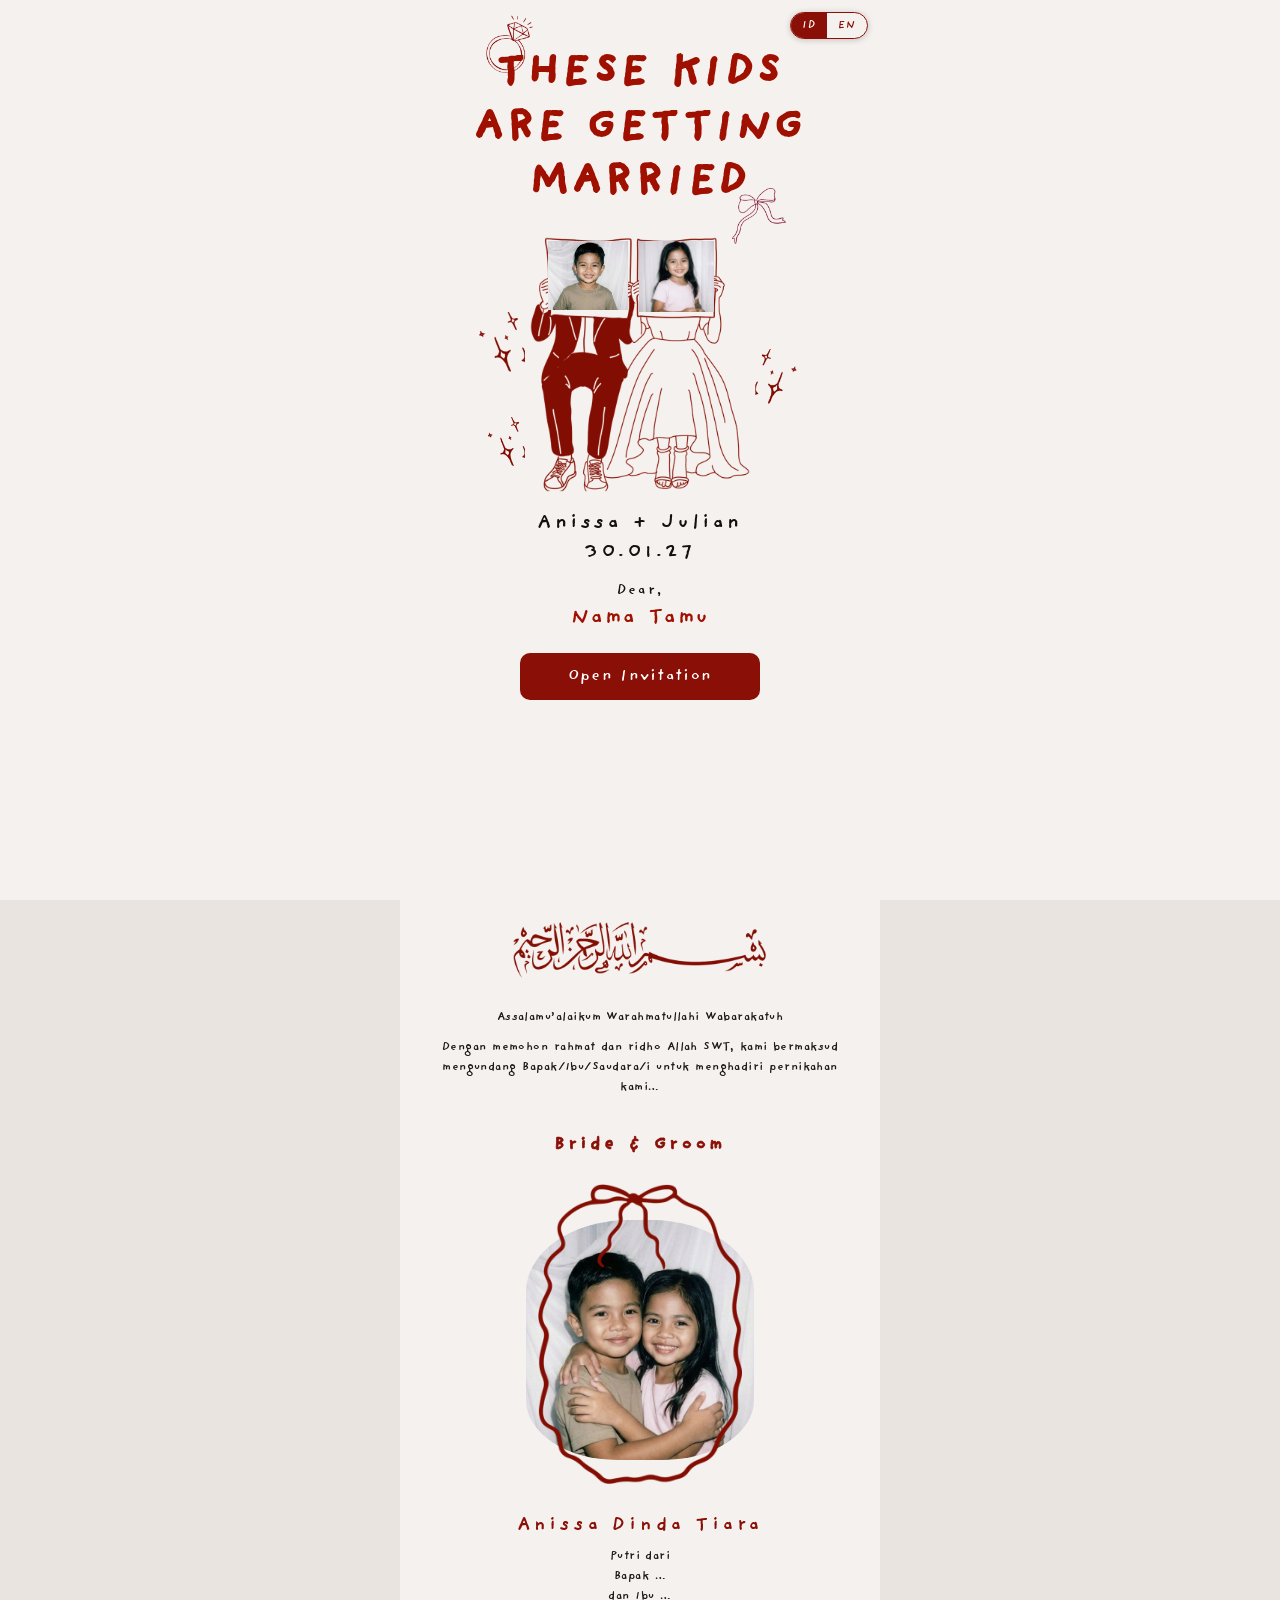
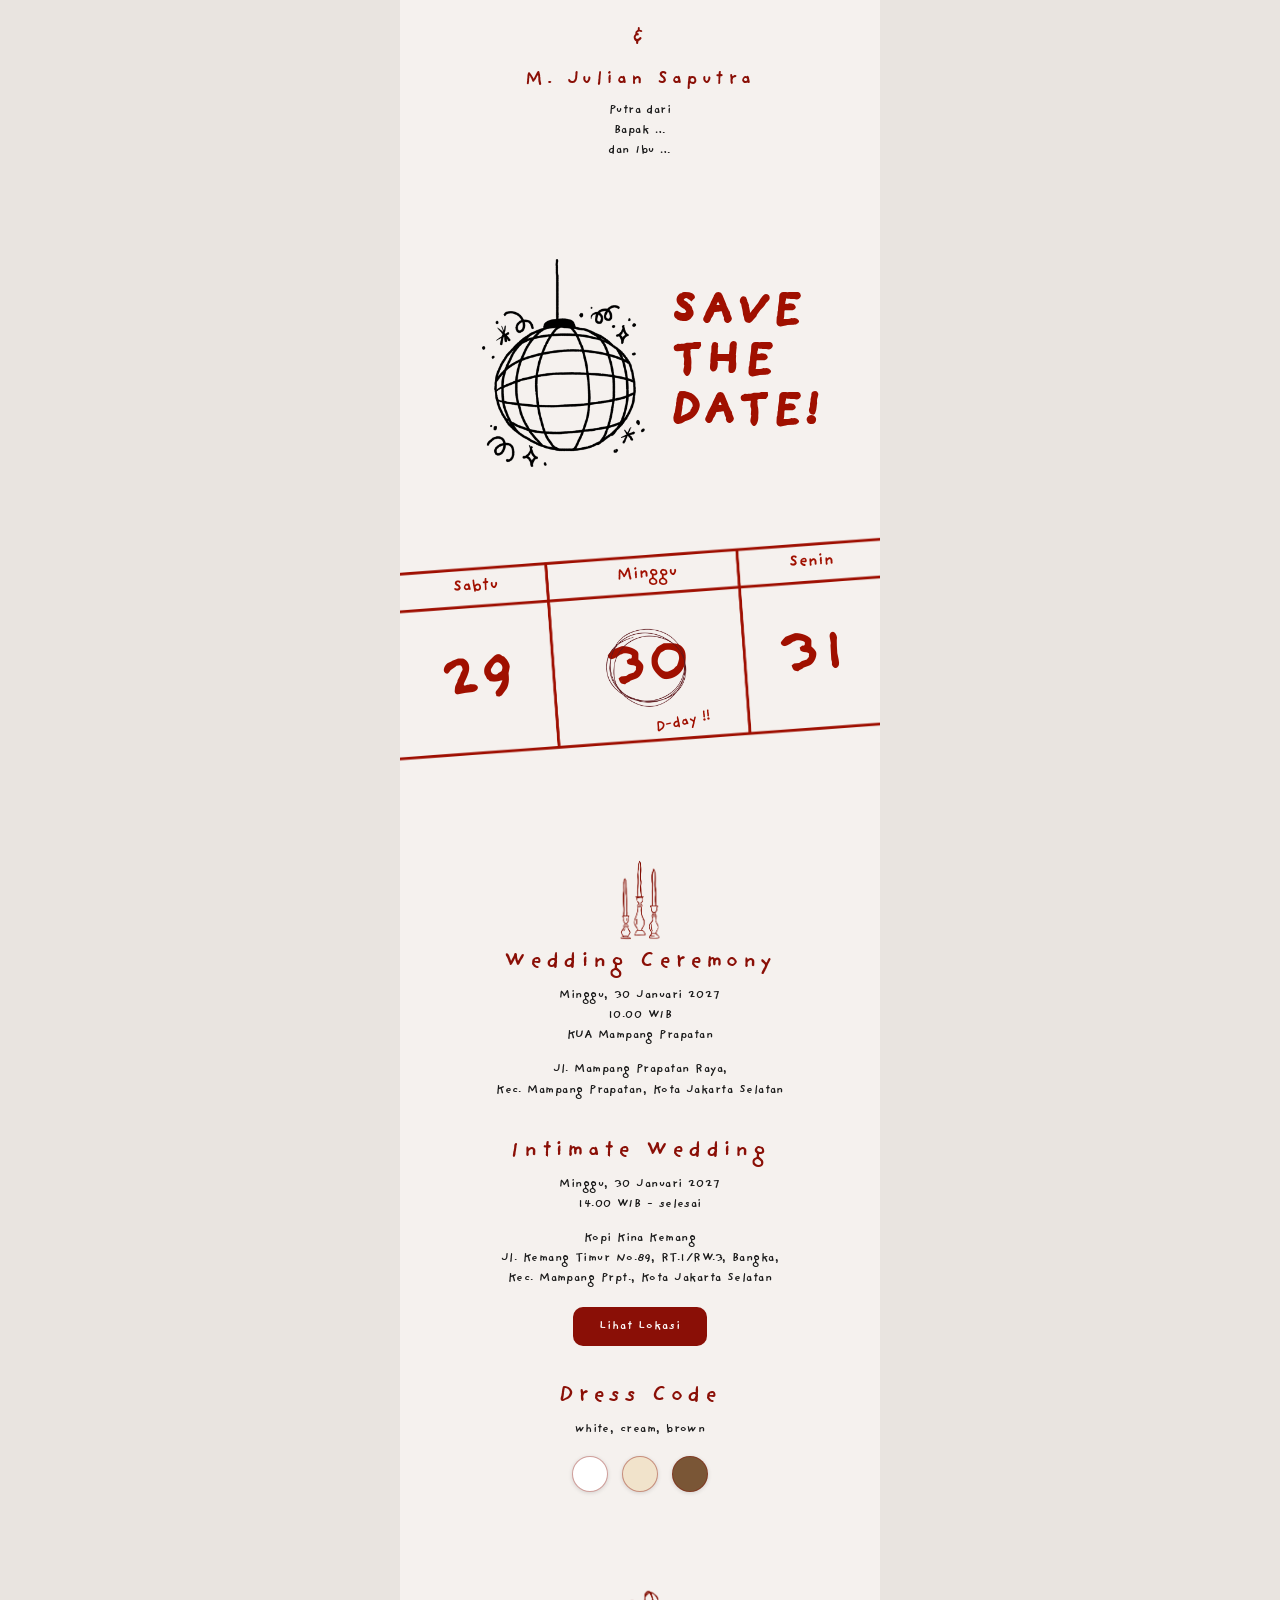
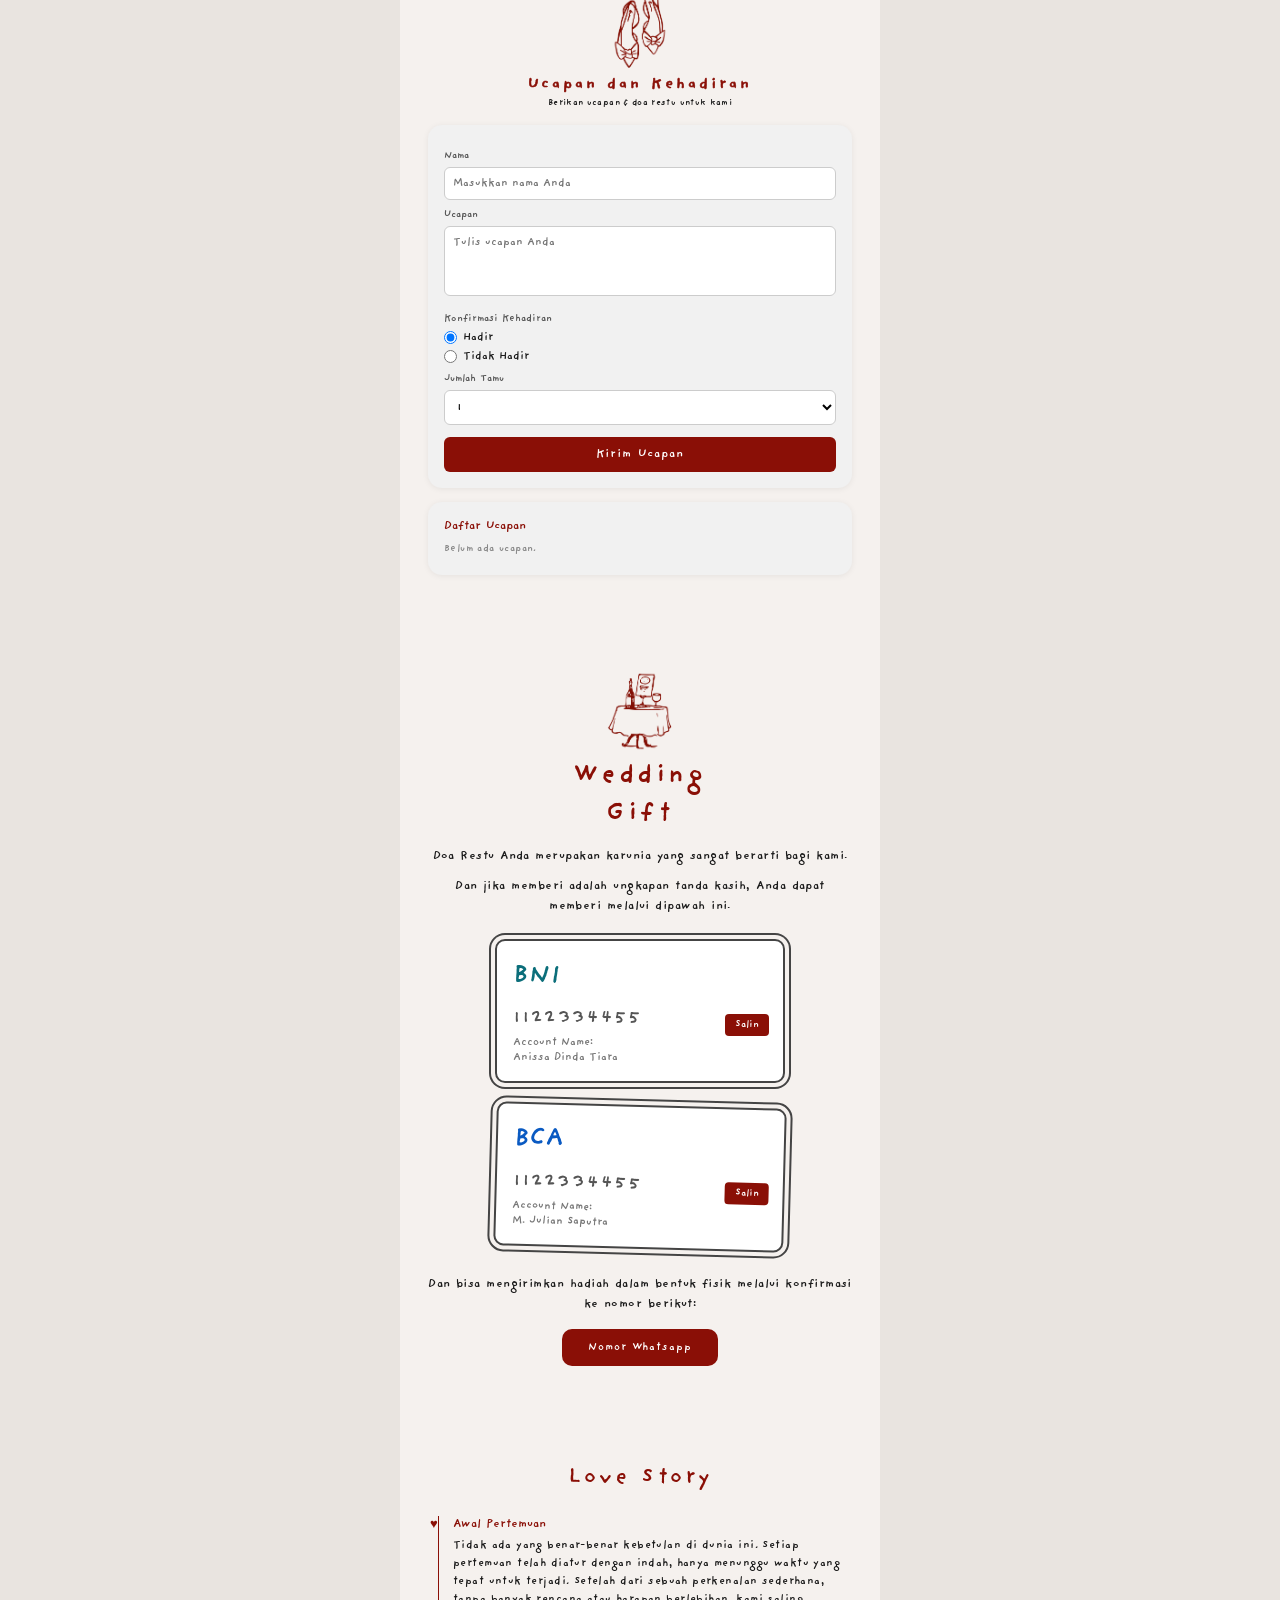
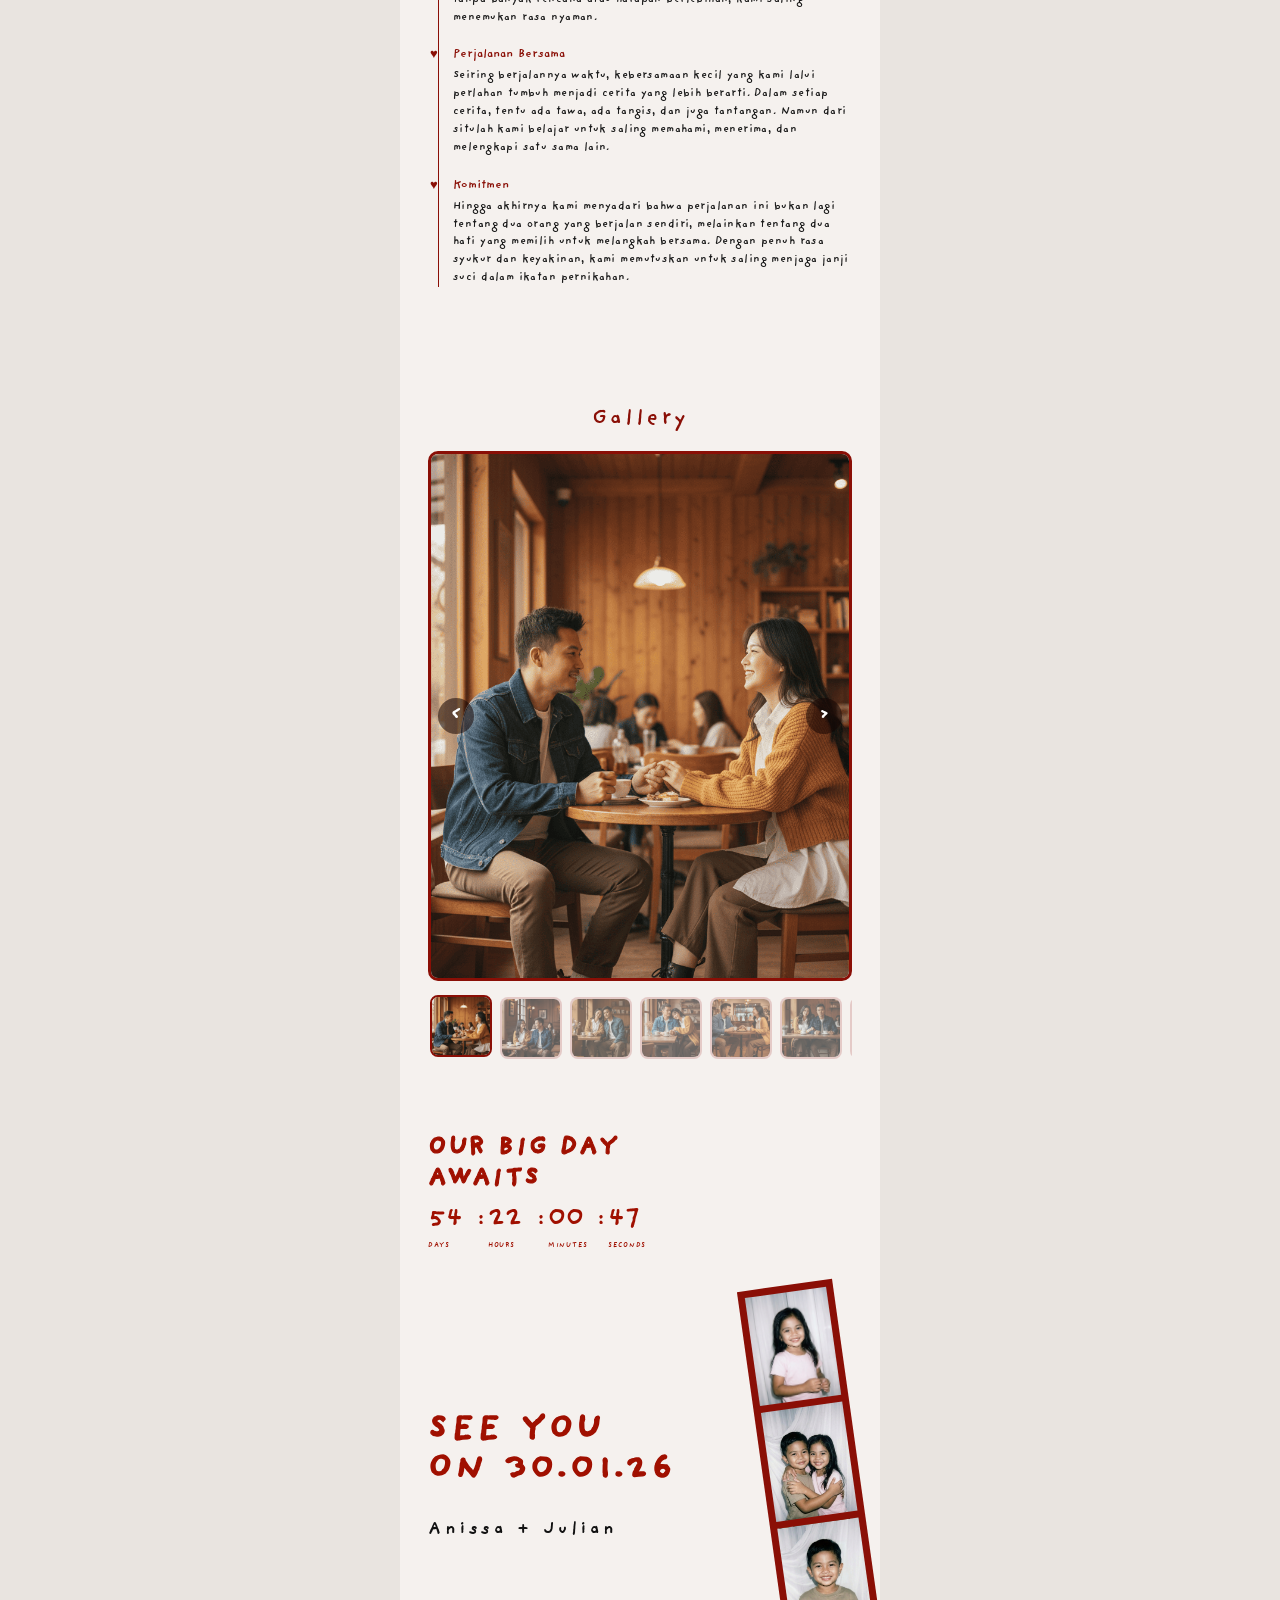
==== anissa-julian/index.html @ 9d9d1240 "Add files via upload" ====
<!DOCTYPE html>
<html lang="id">
<head>
<meta charset="UTF-8">
<meta name="viewport" content="width=device-width, initial-scale=1, viewport-fit=cover">
<title>Nama + Nama | 6.6.26</title>
<style>
@font-face{font-family:'Providence';src:url([data-uri]) format('truetype');font-weight:100 900;font-style:normal;font-display:swap}
:root{--red:#8a0f06;--red2:#a01000;--bg:#f5f1ee;--ink:#1a1a1a}
*{box-sizing:border-box;margin:0;padding:0;font-family:'Providence','Comic Sans MS',cursive;font-synthesis:none}
html{scroll-behavior:smooth}
body{background:#e9e4e0;font-family:'Providence','Comic Sans MS',cursive;font-weight:700;color:var(--ink);overflow-x:hidden}
body.lock{overflow:hidden;height:100vh}
img{display:block;max-width:100%}
.wrap{max-width:480px;margin:0 auto;background:var(--bg);overflow:hidden;position:relative}
section{padding:48px 28px;text-align:center;position:relative}
h1,h2,h3{font-weight:700}
.red{color:var(--red2)}
.big{font-size:44px;line-height:1.15;letter-spacing:.12em;text-transform:uppercase;color:var(--red2)}
.sub{font-size:20px;letter-spacing:.2em;color:var(--red)}
p{font-size:14px;line-height:1.7;letter-spacing:.04em}
.small{font-size:11.5px;line-height:1.75}
.btn{display:inline-block;background:var(--red);color:#fff;border:0;border-radius:10px;padding:11px 26px;font:inherit;font-size:14px;letter-spacing:.08em;text-decoration:none;cursor:pointer}
/* rise animation */
.rise{opacity:0;transform:translateY(50px);transition:opacity .9s ease,transform .9s cubic-bezier(.2,.7,.2,1)}
.rise.in{opacity:1;transform:none}
.d1{transition-delay:.12s}.d2{transition-delay:.24s}.d3{transition-delay:.36s}.d4{transition-delay:.48s}
/* cover */
#cover{position:fixed;top:0;left:0;right:0;height:100vh;height:100dvh;z-index:50;background:var(--bg);display:flex;justify-content:center;transition:transform 1s cubic-bezier(.7,0,.2,1)}
#cover.hide{transform:translateY(-100%)}
#cover .cin{width:100%;max-width:480px;min-height:100%;padding:4vh 22px 4vh;gap:14px;display:flex;flex-direction:column;align-items:center;justify-content:flex-start;text-align:center;position:relative}
#cover h1{font-size:clamp(26px,8.6vw,42px);line-height:1.3;letter-spacing:.08em;color:var(--red2);text-transform:uppercase;position:relative}
#cover .couple{width:min(60%,31vh);margin:0 auto;position:relative}
.ph{position:absolute;background:linear-gradient(#bfe6ff,#eaf8ff 60%);border:2px solid var(--red);overflow:hidden}
.ph:after{content:"";position:absolute;left:-10%;right:-10%;bottom:0;height:32%;background:#86a300;border-radius:60% 40% 0 0/80% 60% 0 0}
#cover .names{font-size:20px;letter-spacing:.18em;line-height:1.45;color:#111}
#cover{overflow-y:auto;-webkit-overflow-scrolling:touch}
.ttl{position:relative;padding:10px 4px}
.ring{position:absolute;left:-2%;top:-34px;width:84px}
.bow{position:absolute;right:7%;bottom:-24px;width:54px}
.st{position:absolute;pointer-events:none}
#cover .ph{border:0;z-index:2}
/* verse / player */
.player{background:#141413;color:#fff;border-radius:16px;padding:10px;display:flex;gap:12px;align-items:center;margin:34px auto 10px;text-align:left;width:100%;max-width:300px;box-shadow:0 4px 14px #0003}
.player .th{width:66px;height:66px;border-radius:11px;position:relative;flex:none;background:linear-gradient(#bfe6ff,#eaf8ff 60%);overflow:hidden}
.player .th:after{content:"";position:absolute;left:0;right:0;bottom:0;height:35%;background:#86a300}
.player .th.has:after{display:none}
.player .ct{flex:1;min-width:0;font-family:system-ui,-apple-system,'Segoe UI',Roboto,Arial,sans-serif;font-weight:400}
.player #ptitle{display:none;font-size:10px;color:#bbb;margin-bottom:4px}
.player #ptitle.err{display:block}
.seek{position:relative;height:14px;cursor:pointer;touch-action:none;margin:2px 0 0}
.seek:before{content:"";position:absolute;left:0;right:0;top:6px;height:3px;background:#fff;border-radius:3px}
.seek i{position:absolute;left:0;top:6px;height:3px;width:0;background:#a01000;border-radius:3px}
.seek u{position:absolute;top:2px;left:0;width:10px;height:10px;margin-left:-5px;border-radius:50%;background:#a01000}
.tm{display:flex;justify-content:space-between;font-size:10px;color:#fff;margin-top:2px}
.ctl{display:flex;justify-content:space-between;align-items:center;margin-top:3px}
.ctl span{display:flex;cursor:pointer;color:#fff;-webkit-tap-highlight-color:transparent}
.ctl svg{width:15px;height:15px;fill:currentColor}
.ctl #pp svg{width:23px;height:23px}
.ctl #pv svg,.ctl #nx svg{width:20px;height:20px}
.ctl #lp{opacity:.55}.ctl #lp.on{opacity:1;color:#ff6a55}
.ctl #sh{opacity:.55;cursor:default}
#pp .i-pause{display:none}#pp.on .i-pause{display:block}#pp.on .i-play{display:none}
.dc{display:flex;justify-content:center;gap:14px;margin-top:16px}
.dc i{width:36px;height:36px;border-radius:50%;border:1.5px solid rgba(138,15,6,.4);box-shadow:0 1px 4px #0002}
/* gallery */
.gmain{position:relative;margin-top:16px}
.gm{display:block;width:100%;aspect-ratio:4/5;border:3px solid var(--red);border-radius:10px;overflow:hidden;background:#fff;padding:0;cursor:pointer}
.gm img,.gm .pl{width:100%;height:100%;object-fit:cover;display:block}
.ga{position:absolute;top:50%;transform:translateY(-50%);width:36px;height:36px;border-radius:50%;border:0;background:rgba(20,5,3,.55);color:#fff;font:inherit;font-size:22px;line-height:1;cursor:pointer;display:flex;align-items:center;justify-content:center;padding:0 0 3px}
.ga.pv{left:10px}.ga.nx{right:10px}
.gt{display:flex;gap:8px;overflow-x:auto;padding:12px 2px 6px;margin-top:4px;scrollbar-width:none;-webkit-overflow-scrolling:touch}
.gt::-webkit-scrollbar{display:none}
.gt .th2{flex:none;width:62px;aspect-ratio:1;border:2px solid rgba(138,15,6,.3);border-radius:8px;overflow:hidden;background:#fff;padding:0;cursor:pointer;opacity:.65;transition:opacity .2s,border-color .2s,transform .2s}
.gt .th2.on{opacity:1;border-color:var(--red);transform:translateY(-2px)}
.gt .th2 img,.gt .th2 .pl{width:100%;height:100%;object-fit:cover;display:block}
/* autoscroll button */
#auto{position:fixed;bottom:18px;right:max(14px,calc(50% - 226px));z-index:60;width:42px;height:42px;border-radius:50%;border:1.5px solid var(--red);background:rgba(245,241,238,.95);color:var(--red);display:none;align-items:center;justify-content:center;cursor:pointer;box-shadow:0 2px 8px #0003;padding:0}
#auto.show{display:flex}
#auto svg{width:22px;height:22px;fill:currentColor}
#auto.on{background:var(--red);color:#fff}#auto.on svg{animation:nudge 1.1s ease-in-out infinite}
@keyframes nudge{0%,100%{transform:translateY(-2px)}50%{transform:translateY(3px)}}
.ctl span{padding:4px}
/* language toggle */
#lang{position:fixed;top:12px;right:max(12px,calc(50% - 228px));z-index:60;display:flex;background:rgba(245,241,238,.92);border:1.5px solid var(--red);border-radius:20px;overflow:hidden;box-shadow:0 1px 6px #0003}
#lang button{border:0;background:none;color:var(--red);font:inherit;font-size:11px;letter-spacing:.08em;padding:5px 11px;cursor:pointer}
#lang button.on{background:var(--red);color:#fff}
/* bride groom */
.frame{position:relative;width:78%;max-width:300px;margin:26px auto 28px}
.frame .ph{left:12%;right:12%;top:12%;bottom:8%;border:0;border-radius:45% 45% 40% 40%/30% 30% 25% 25%}
.frame img{position:relative;z-index:2}
/* calendar */
.cal{position:relative;width:calc(100% + 56px);margin:30px -28px 0;aspect-ratio:1063/650;background:url('[data-uri]') center/100% 100% no-repeat}
.cal span{position:absolute;color:var(--red2);transform:translate(-50%,-50%) rotate(-4.1deg);white-space:nowrap;line-height:1}
.cal .l{font-size:17px}.cal .n{font-size:64px}
.cal .c1{left:15.8%}.cal .c2{left:51.5%}.cal .c3{left:85.7%}
.cal .l.c1{top:30.1%}.cal .l.c2{top:25.8%}.cal .l.c3{top:21.8%}
.cal .n.c1{top:61.7%}.cal .n.c2{top:57.4%}.cal .n.c3{top:53.2%}
.cal .dd{left:59%;top:76.3%;font-size:15px;transform:translate(-50%,-50%) rotate(-13deg)}
.sec-ico{width:70px;margin:0 auto 6px}
/* rsvp */
.box{background:#f1f1f1;border-radius:14px;padding:16px;text-align:left;margin-top:14px;box-shadow:0 1px 6px #0001}
.stats{display:grid;grid-template-columns:1fr 1fr;gap:10px;margin-top:14px}
.stats div{background:#f1f1f1;border-radius:10px;padding:10px;font-size:11px;box-shadow:0 1px 4px #0001}
.stats b{display:block;font-size:16px;color:#2a8a4a}.stats div:last-child b{color:#c33}
label{font-size:10px;display:block;margin:8px 0 4px;color:#555}
select{width:100%;border:1px solid #ccc;border-radius:6px;padding:8px;font:inherit;font-size:11px;background:#fff}
input[type=text],textarea{width:100%;border:1px solid #ccc;border-radius:6px;padding:8px;font:inherit;font-size:11px;background:#fff}
textarea{height:70px;resize:none}
.rad{font-size:11px;display:flex;gap:6px;align-items:center;margin:4px 0}
.box .btn{width:100%;margin-top:12px;font-size:12px;padding:9px;border-radius:6px}
#list .it{font-size:11px;text-align:left;border-bottom:1px dashed #ccc;padding:8px 0}
#list .it small{color:#777;display:block;font-size:10px}
/* gift */
.script{font-size:26px;letter-spacing:.14em;color:var(--red)}
.card{position:relative;border:2px solid #444;border-radius:10px;padding:16px;margin:22px auto 0;max-width:290px;text-align:left;background:#fff;box-shadow:0 0 0 4px var(--bg),0 0 0 6px #444;transform:rotate(-1.5deg)}
.card:nth-of-type(even){transform:rotate(1.5deg)}
.card .logo{font-size:26px;font-style:italic;font-weight:900;color:#0b6e7a}
.card .logo.bca{color:#0a5ac2}
.card .no{font-size:18px;letter-spacing:.12em;margin:10px 0 4px;color:#555}
.card .an{font-size:11px;color:#777}
.card .cp{position:absolute;right:14px;top:52%;background:var(--red);color:#fff;border:0;border-radius:4px;padding:4px 10px;font:inherit;font-size:10px;cursor:pointer}
.ghost{position:absolute;left:-10px;top:30px;width:70px;opacity:.12}
/* story */
.story{text-align:left;margin-top:22px;border-left:1px solid var(--red);padding-left:14px;margin-left:10px}
.story h4{font-size:12px;color:var(--red);position:relative}
.story h4:before{content:"♥";position:absolute;left:-23px;top:0;font-size:13px;background:var(--bg)}
.story p{font-size:10.5px;margin:4px 0 20px}
/* countdown */
.cd{display:flex;justify-content:center;gap:4px;margin-top:10px;color:var(--red2)}
.cd div{min-width:46px}.cd b{font-size:27px;display:block;line-height:1}.cd small{font-size:7px;letter-spacing:.1em}
.cd .sep{min-width:0;font-size:22px}
.strip{position:absolute;right:-6px;top:6px;width:84px}
.big,#cover h1{-webkit-text-stroke:.045em currentColor;paint-order:stroke fill}
.bd{-webkit-text-stroke:.04em currentColor}
.endwrap{position:relative;overflow:hidden}
.strip3{position:absolute;right:-2px;bottom:-22px;width:96px;z-index:1}
.strip3 i{display:block;background:#8a0f06;padding:7px;transform:rotate(-8deg);transform-origin:50% 100%}
.strip3 b{display:block;aspect-ratio:3/4;background:url("data:image/svg+xml,%3Csvg xmlns=%27http://www.w3.org/2000/svg%27 viewBox=%270 0 90 120%27 preserveAspectRatio=%27xMidYMid slice%27%3E%3Cdefs%3E%3ClinearGradient id=%27g%27 x1=%270%27 y1=%270%27 x2=%270%27 y2=%271%27%3E%3Cstop offset=%270%27 stop-color=%27%23bfe6ff%27/%3E%3Cstop offset=%27.7%27 stop-color=%27%23eaf8ff%27/%3E%3C/linearGradient%3E%3C/defs%3E%3Crect width=%2790%27 height=%27120%27 fill=%27url%28%23g%29%27/%3E%3Cpath d=%27M0 86c20-6 32-14 52-10s28 4 38-2v46H0z%27 fill=%27%23c5df82%27/%3E%3Cpath d=%27M0 98c25-12 48-14 90-6v28H0z%27 fill=%27%238aa300%27/%3E%3Cpath d=%27M28 30a8 8 0 0 1 15-3 6 6 0 0 1 9 5 5 5 0 0 1-1 8H30a7 7 0 0 1-2-10z%27 fill=%27%23fff%27/%3E%3C/svg%3E") center/cover;margin-bottom:7px}
.strip3 b:last-child{margin-bottom:0}
.gal{padding:48px 28px}
.gal .row{display:flex;gap:10px;overflow-x:auto;padding:6px 28px;margin-top:14px;scrollbar-width:none;-webkit-overflow-scrolling:touch}
.gal .row::-webkit-scrollbar{display:none}
.gal .row.r2{padding-left:78px}
.gal .it{flex:none;width:116px;aspect-ratio:3/4;border:3px solid var(--red);border-radius:6px;overflow:hidden;background:#fff;padding:0;cursor:pointer}
.gal .it img,.pl{width:100%;height:100%;object-fit:cover;display:block}
.pl{background:url("data:image/svg+xml,%3Csvg xmlns=%27http://www.w3.org/2000/svg%27 viewBox=%270 0 90 120%27 preserveAspectRatio=%27xMidYMid slice%27%3E%3Cdefs%3E%3ClinearGradient id=%27g%27 x1=%270%27 y1=%270%27 x2=%270%27 y2=%271%27%3E%3Cstop offset=%270%27 stop-color=%27%23bfe6ff%27/%3E%3Cstop offset=%27.7%27 stop-color=%27%23eaf8ff%27/%3E%3C/linearGradient%3E%3C/defs%3E%3Crect width=%2790%27 height=%27120%27 fill=%27url%28%23g%29%27/%3E%3Cpath d=%27M0 86c20-6 32-14 52-10s28 4 38-2v46H0z%27 fill=%27%23c5df82%27/%3E%3Cpath d=%27M0 98c25-12 48-14 90-6v28H0z%27 fill=%27%238aa300%27/%3E%3Cpath d=%27M28 30a8 8 0 0 1 15-3 6 6 0 0 1 9 5 5 5 0 0 1-1 8H30a7 7 0 0 1-2-10z%27 fill=%27%23fff%27/%3E%3C/svg%3E") center/cover}
#lb{position:fixed;inset:0;z-index:100;background:rgba(20,5,3,.88);display:none;align-items:center;justify-content:center}
#lb.on{display:flex}
#lb .bx{width:min(84vw,400px);aspect-ratio:3/4;border:4px solid var(--red);border-radius:6px;overflow:hidden;background:#fff}
#lb button{position:absolute;background:none;border:0;color:#fff;font:inherit;font-size:34px;cursor:pointer;padding:10px 16px}
#lb .x{top:10px;right:6px}#lb .pv{left:0;top:50%}#lb .nx{right:0;top:50%}
.ph.has:after{display:none}
</style>
</head>
<body class="lock">
<button id="auto" type="button" aria-label="Autoscroll"><svg viewBox="0 0 24 24"><path d="M7.4 6.6 12 11.2l4.6-4.6L18 8l-6 6-6-6zm0 5L12 16.2l4.6-4.6L18 13l-6 6-6-6z"/></svg></button>
<div id="lang" role="group" aria-label="Language"><button type="button" data-l="id">ID</button><button type="button" data-l="en">EN</button></div>

<!-- COVER -->
<div id="cover"><div class="cin">
  <div class="ttl rise"><img class="ring" src="[data-uri]" alt=""><h1 id="t-cover">These kids<br>are getting<br>married</h1><img class="bow" src="[data-uri]" alt=""></div>
  <div class="couple rise d1">
    <img src="[data-uri]" alt="couple">
    <div class="ph" style="left:15%;top:2.6%;width:30.5%;height:26.6%"></div>
    <div class="ph" style="left:49.8%;top:2.6%;width:28.4%;height:27.4%"></div>
    <img class="st" src="[data-uri]" alt="" style="left:-16%;top:30%;width:22%">
    <img class="st" src="[data-uri]" alt="" style="right:-14%;top:44%;width:20%;transform:scaleX(-1)">
    <img class="st" src="[data-uri]" alt="" style="left:-12%;top:70%;width:18%">
  </div>
  <div class="names rise d2"><span class="k-couple">Nama + Nama</span><br><span id="t-date">6.6.26</span></div>
  <div id="guestBox" class="rise d3" style="font-size:14px;letter-spacing:.16em;line-height:1.5;text-align:center;color:#111">Dear,<br><span id="guest" style="font-size:22px;color:var(--red2);letter-spacing:.1em"></span></div>
  <button class="btn rise d3" id="open" style="font-size:16px;padding:12px 48px;margin-top:4px">Open Invitation</button>
</div></div>

<audio id="bgm" src="[data-uri]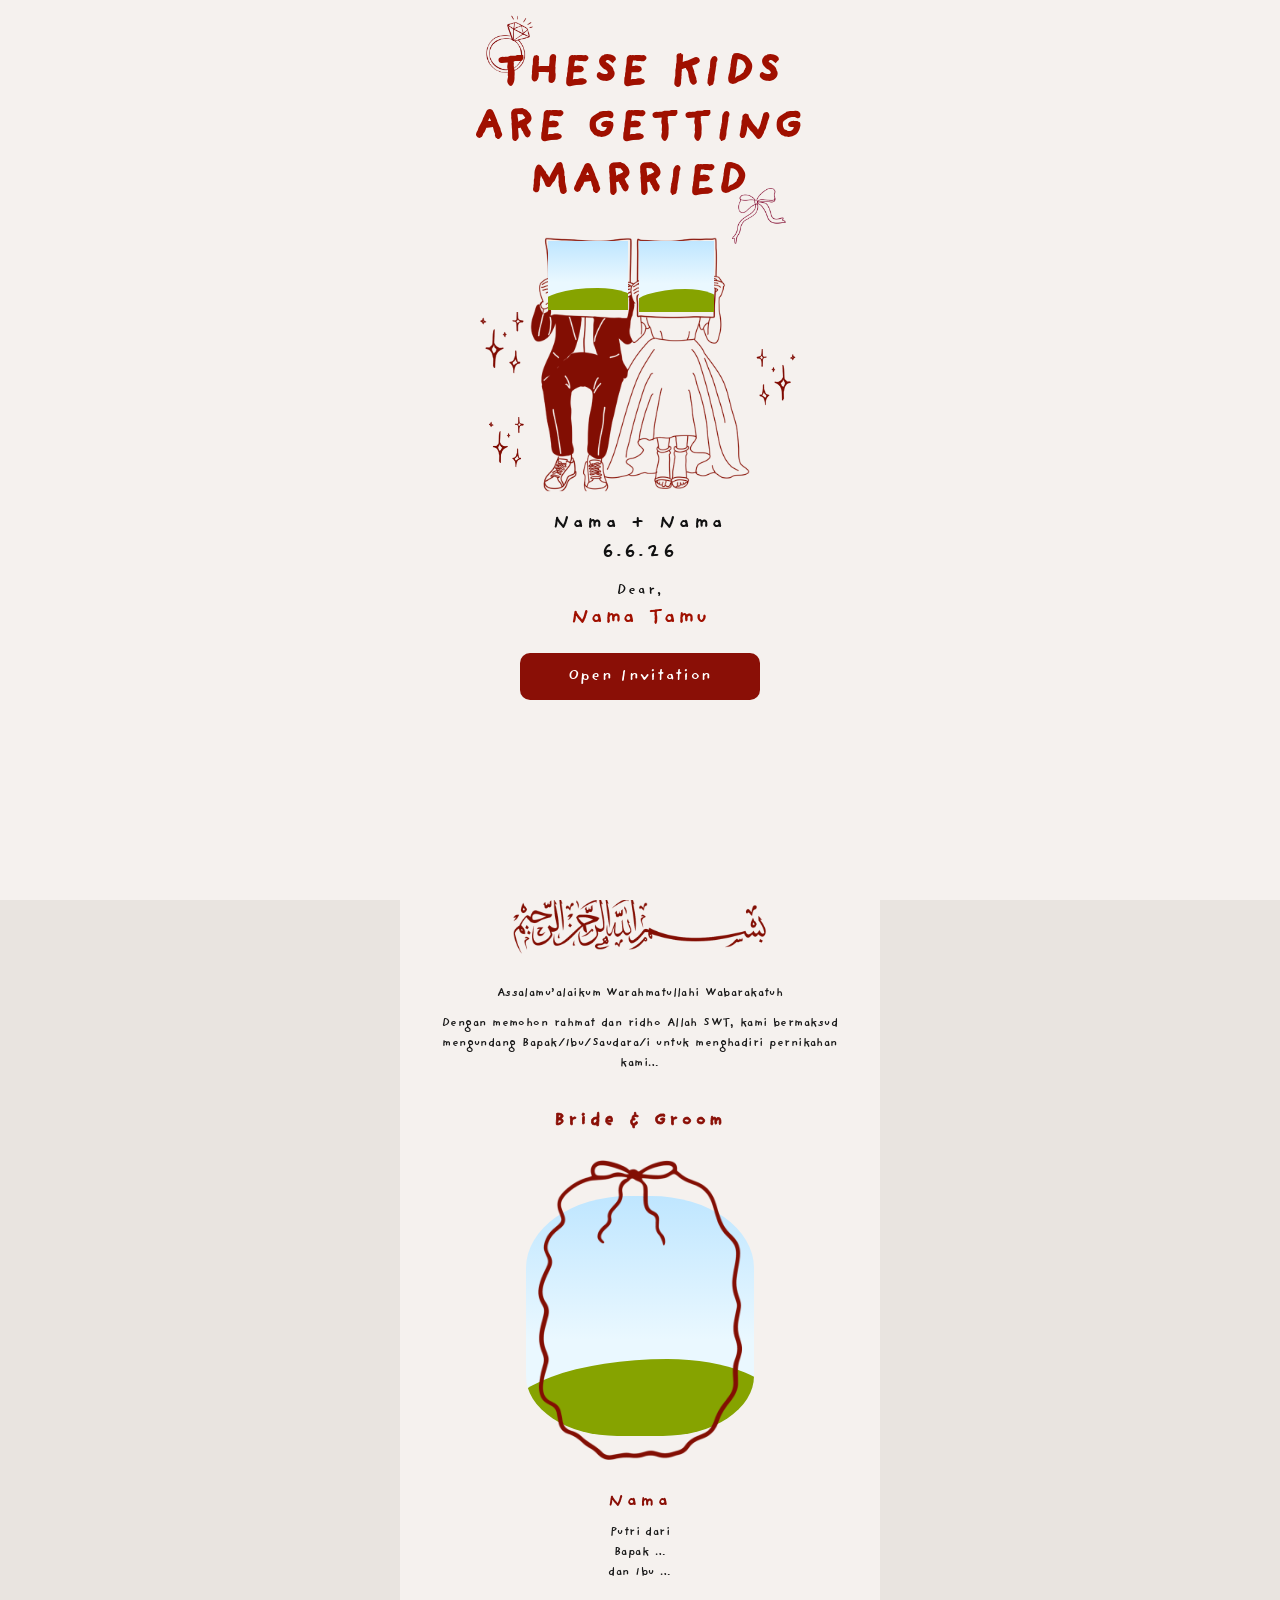
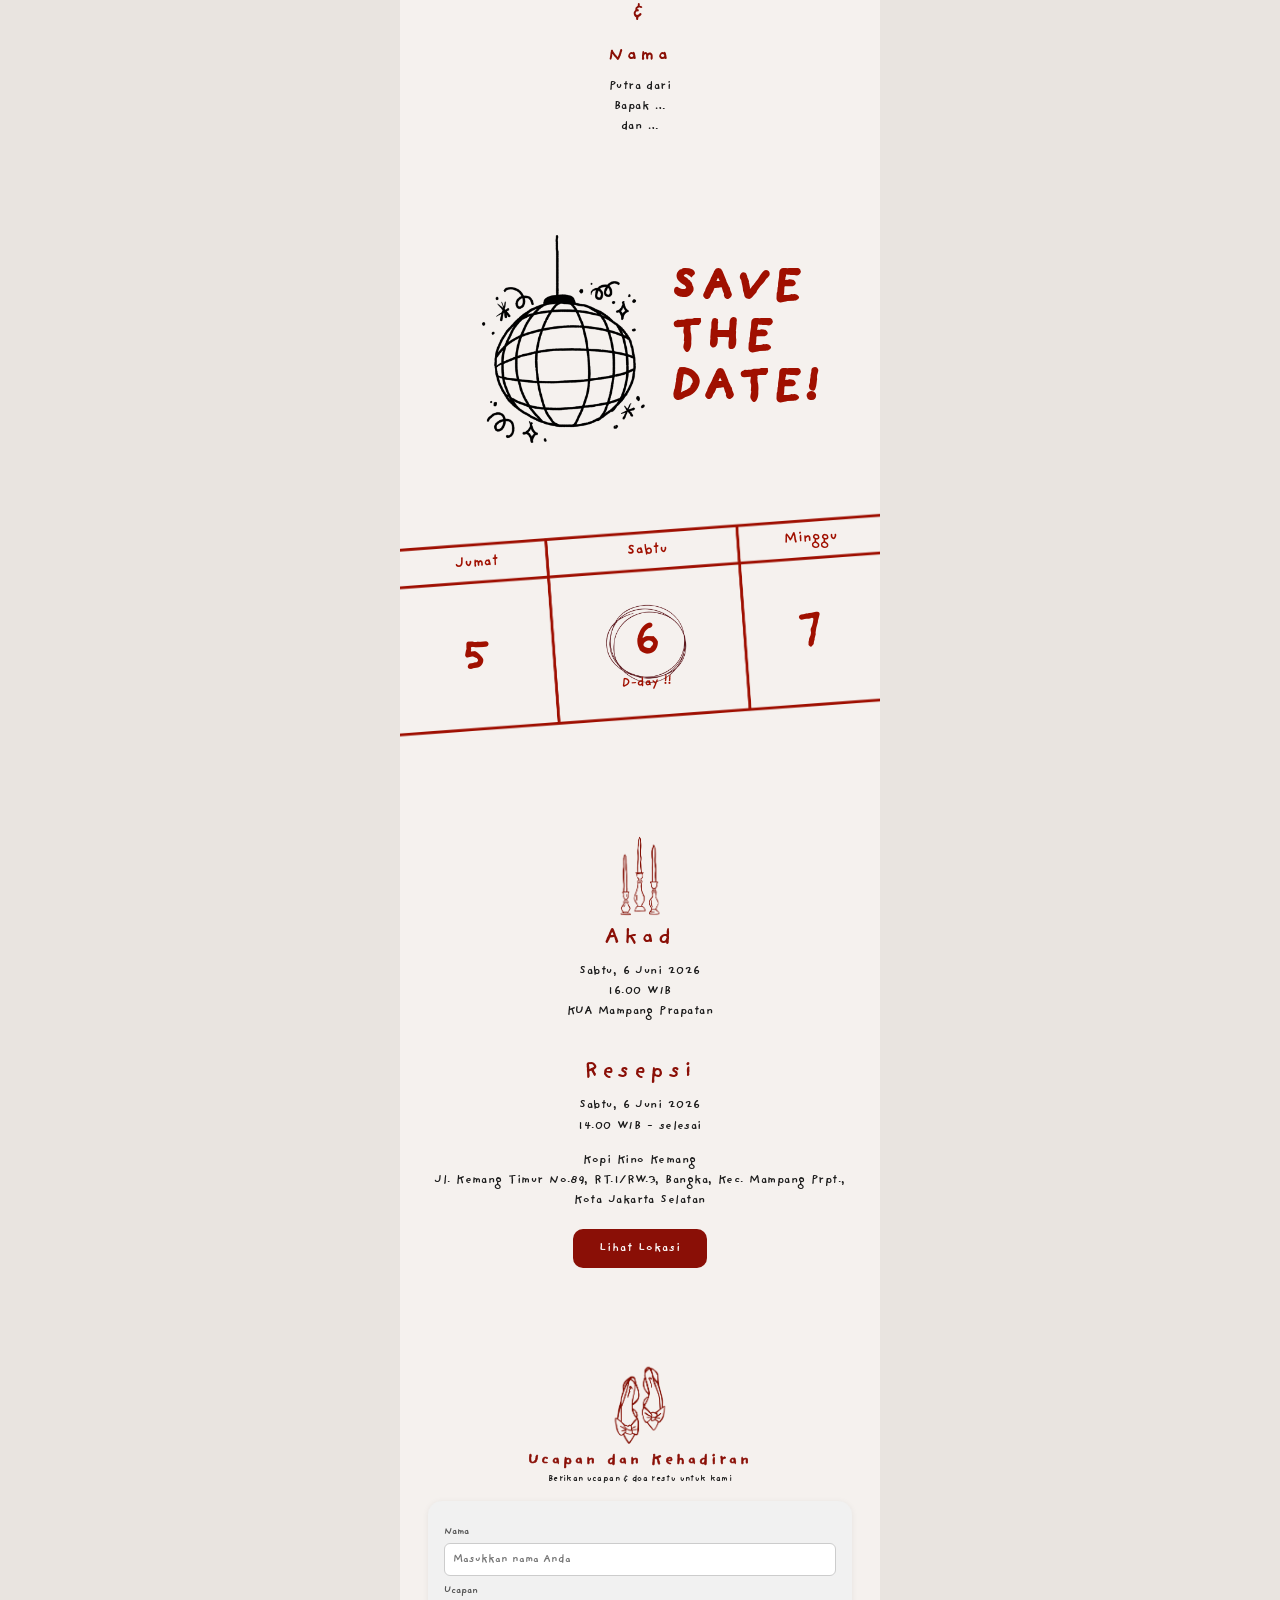
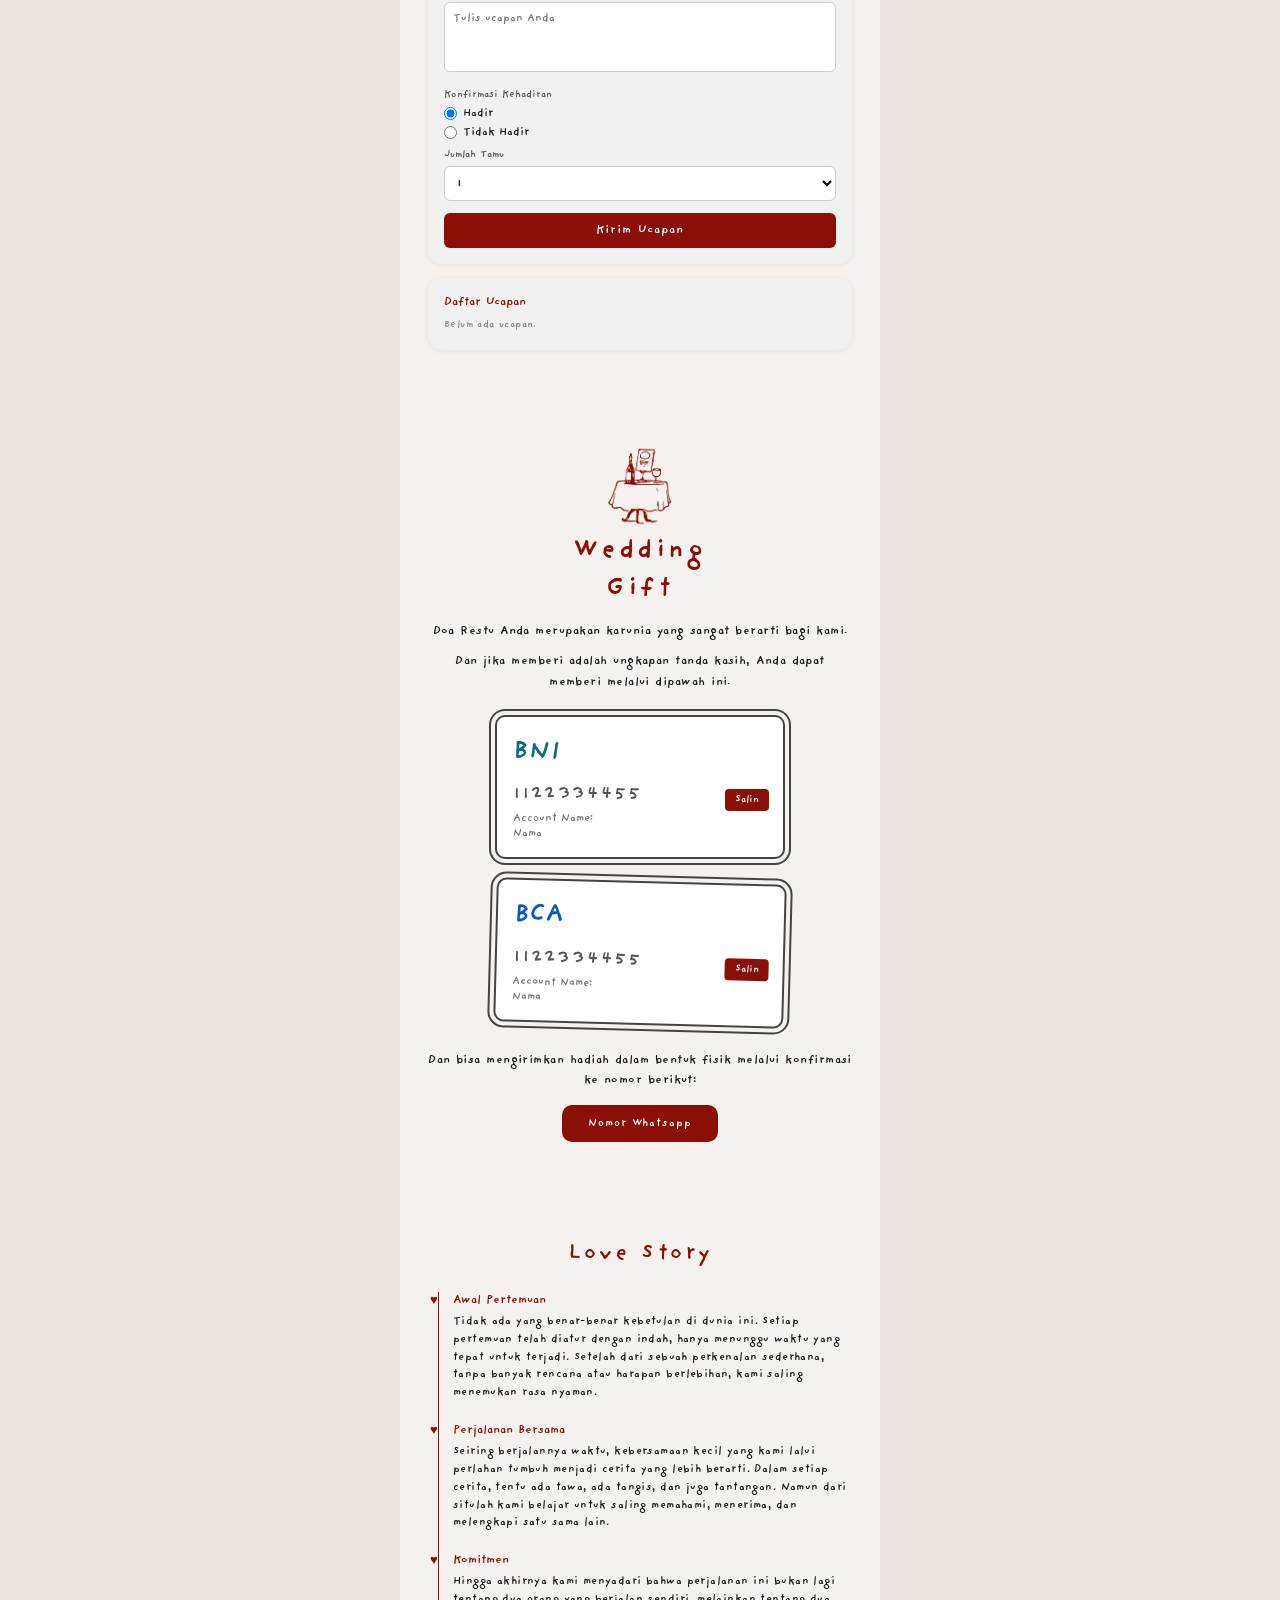
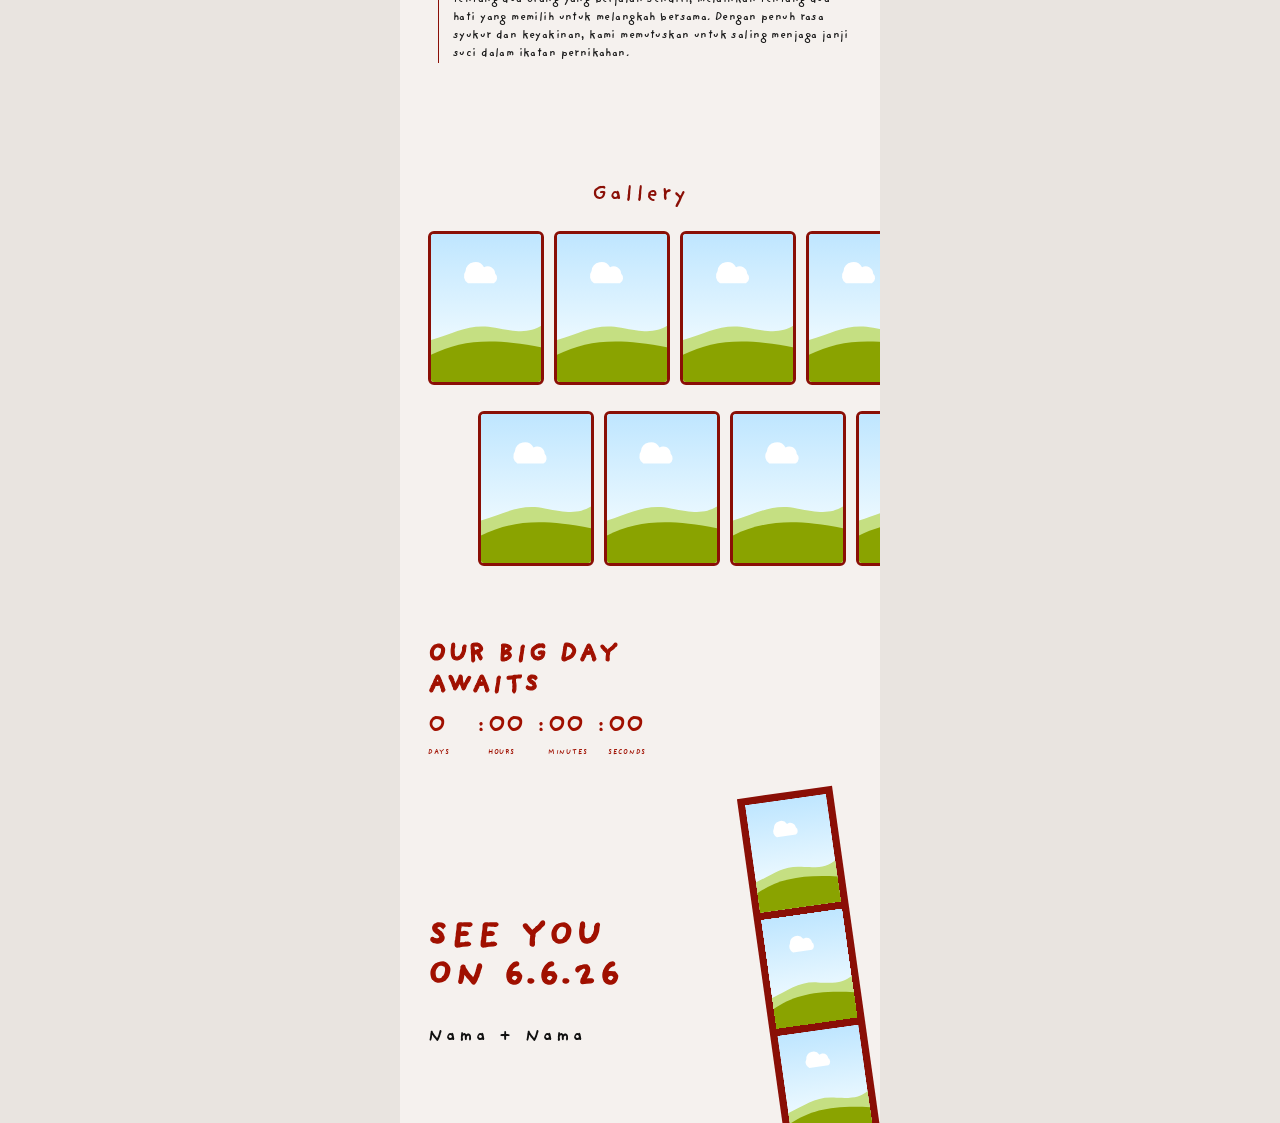
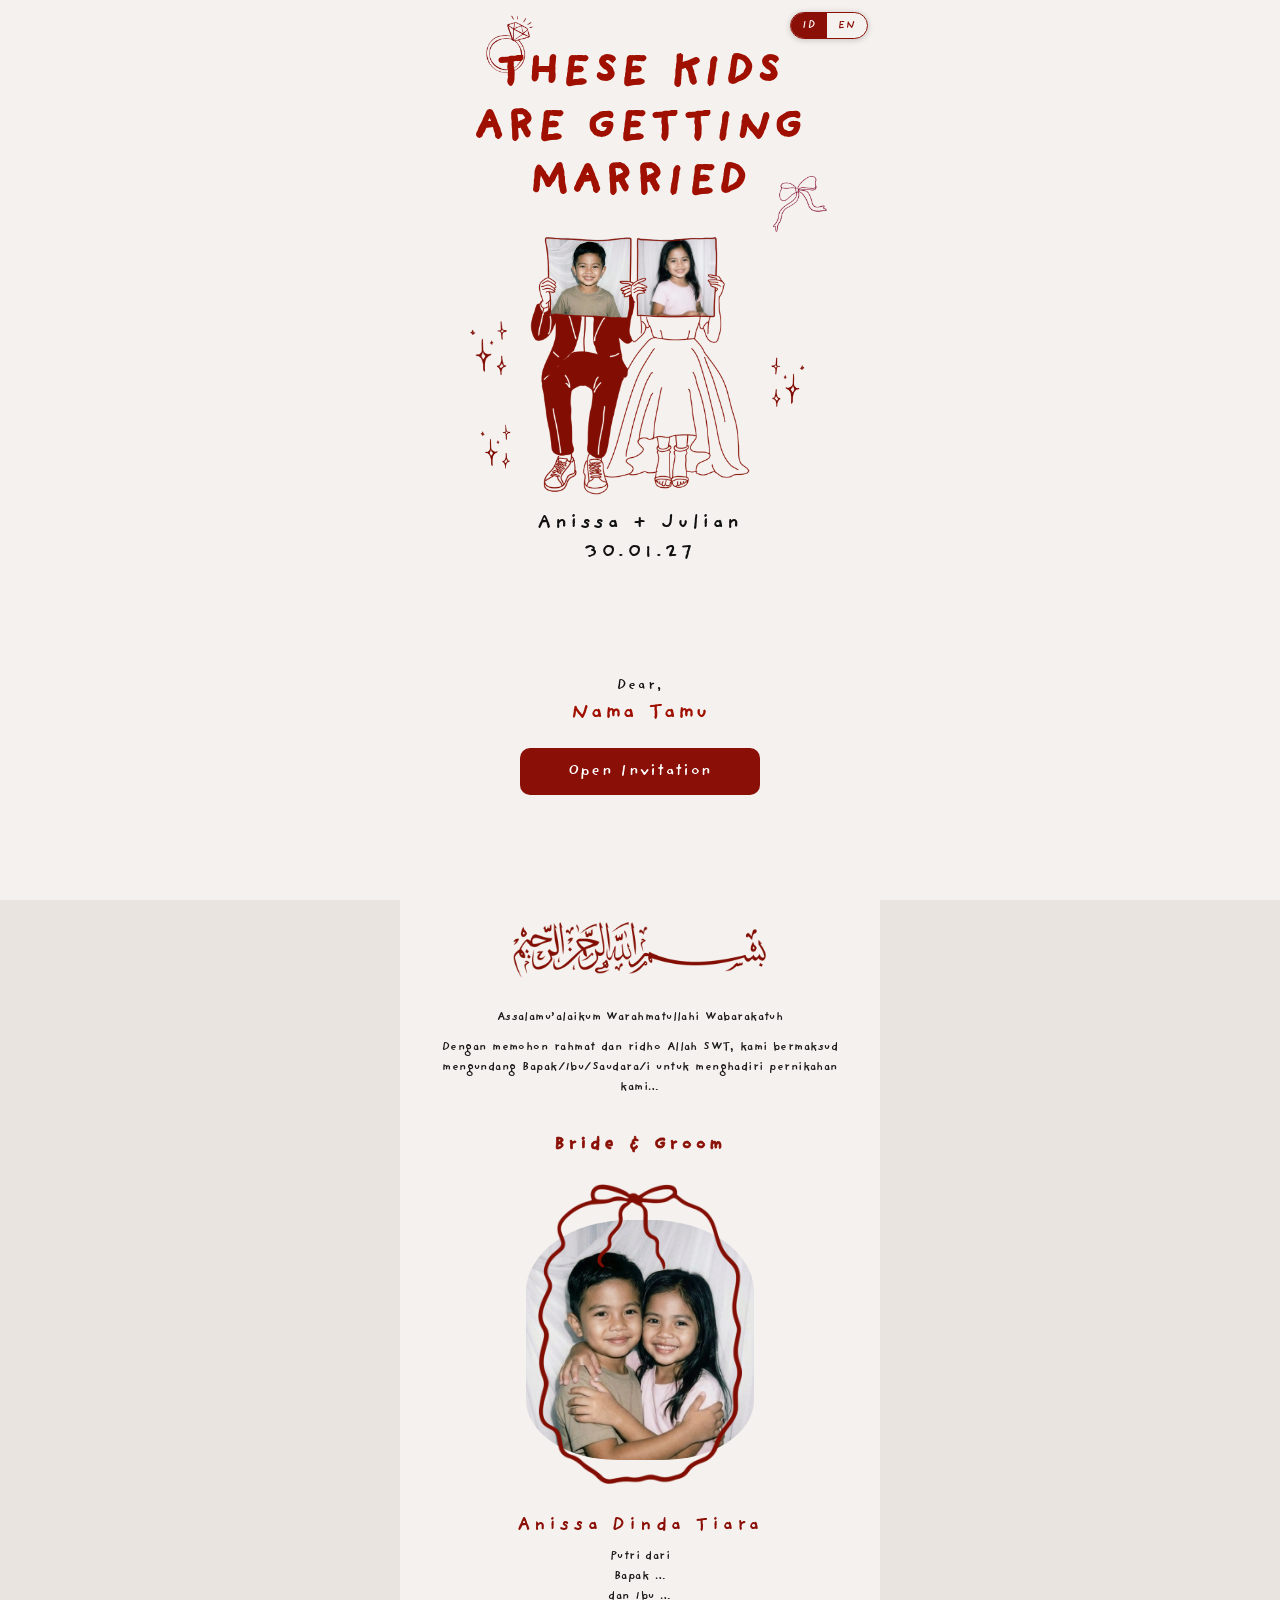
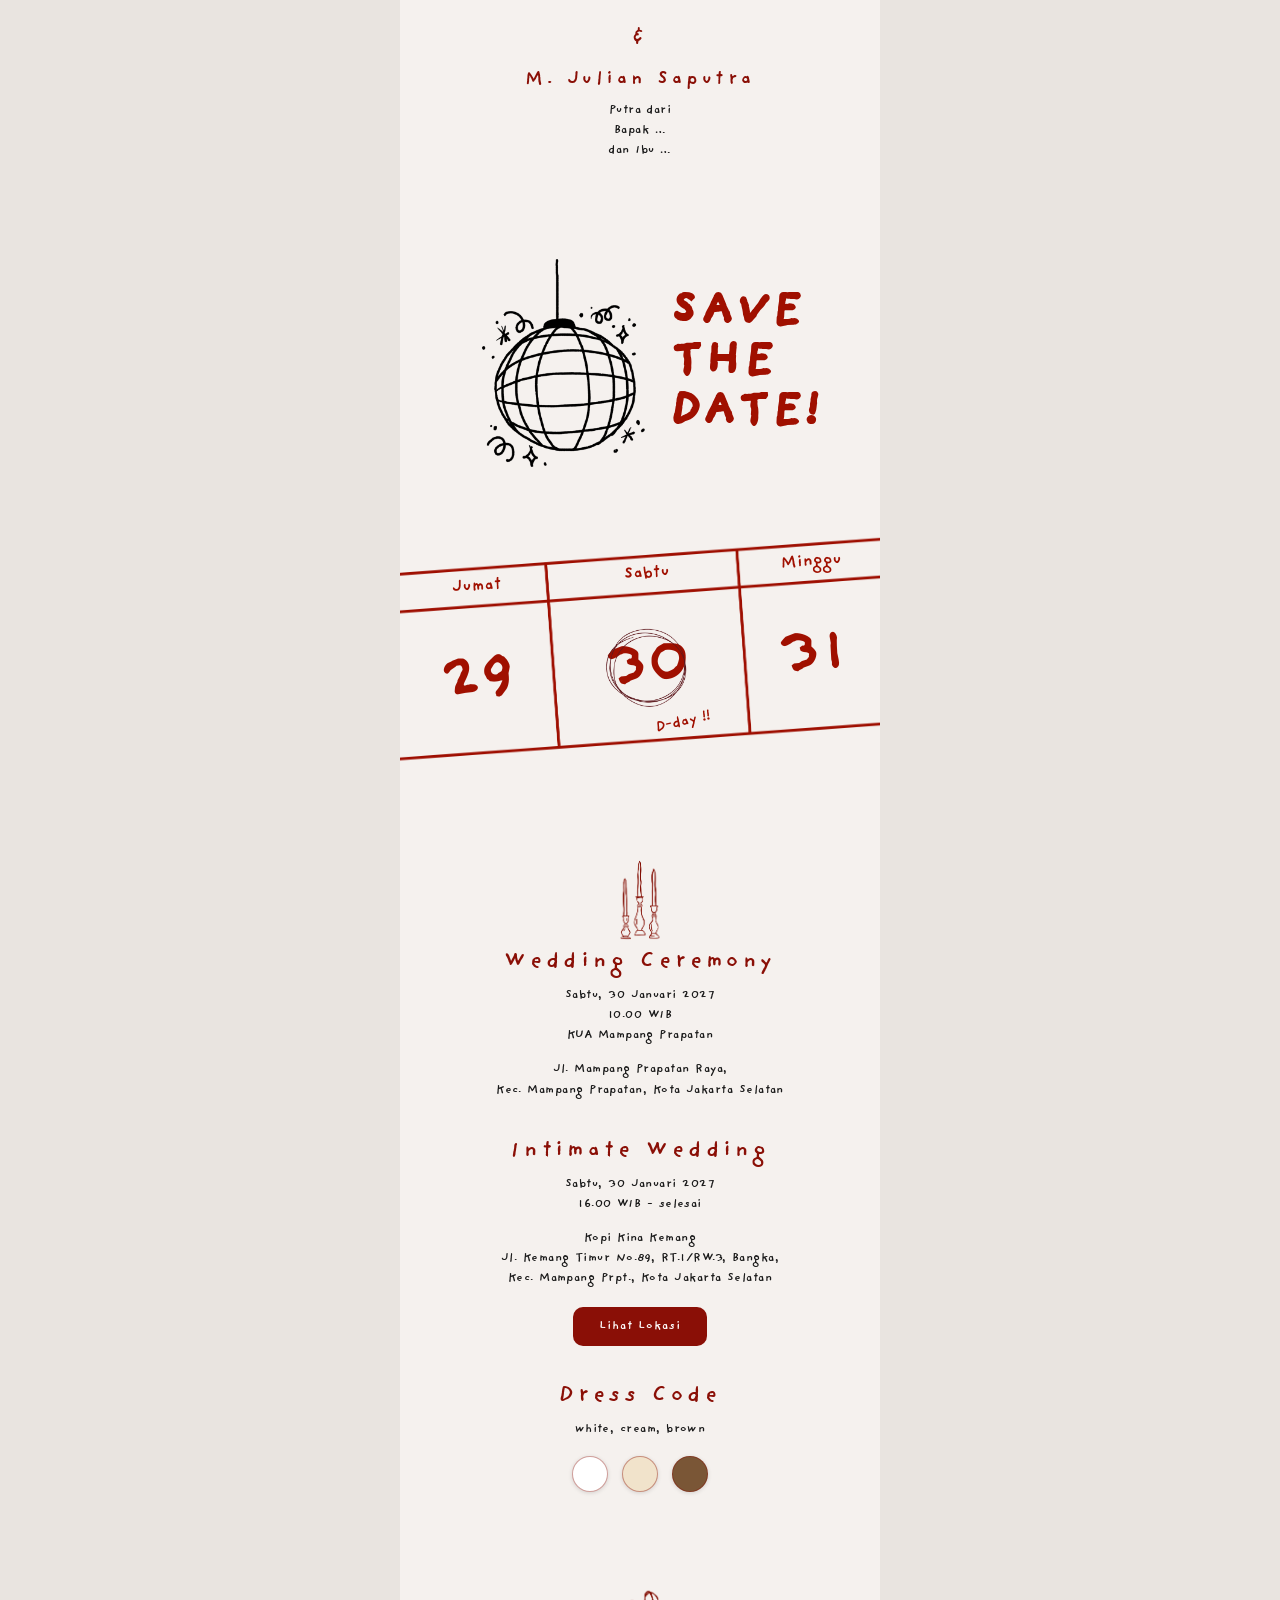
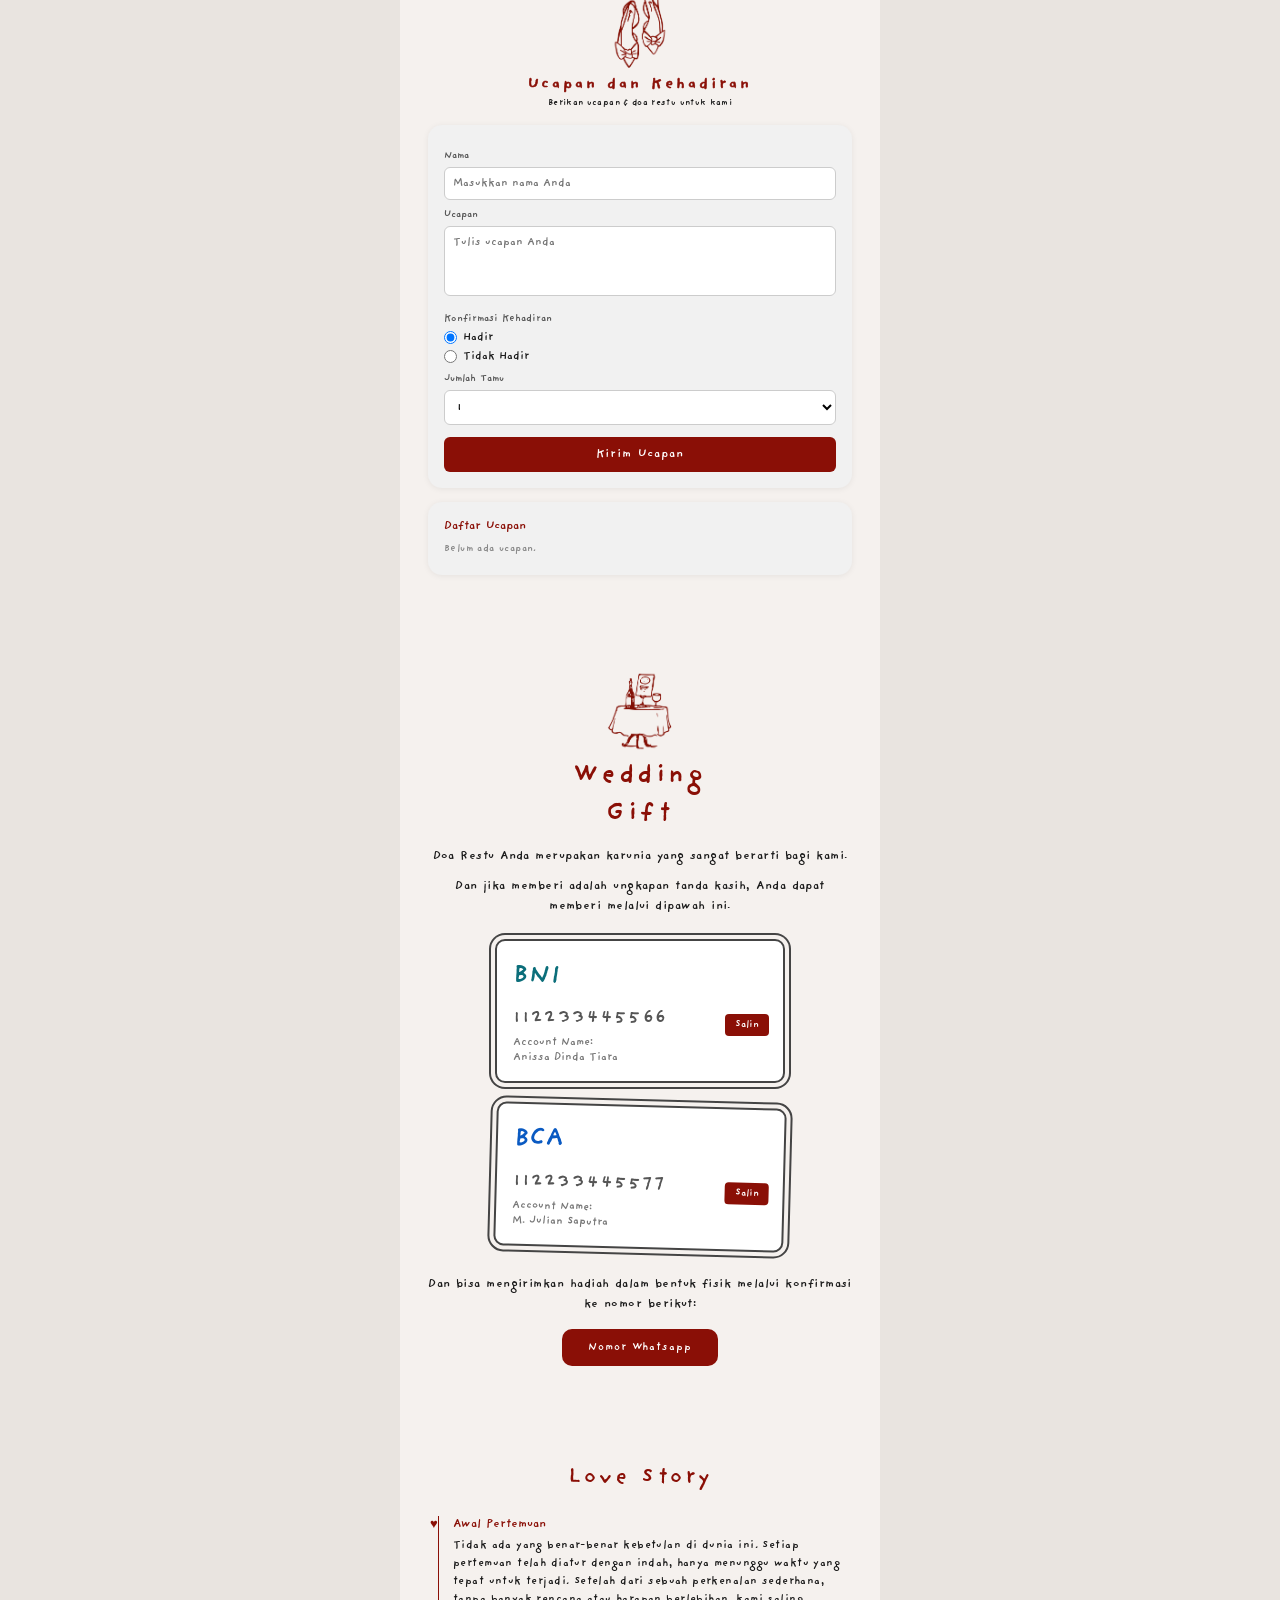
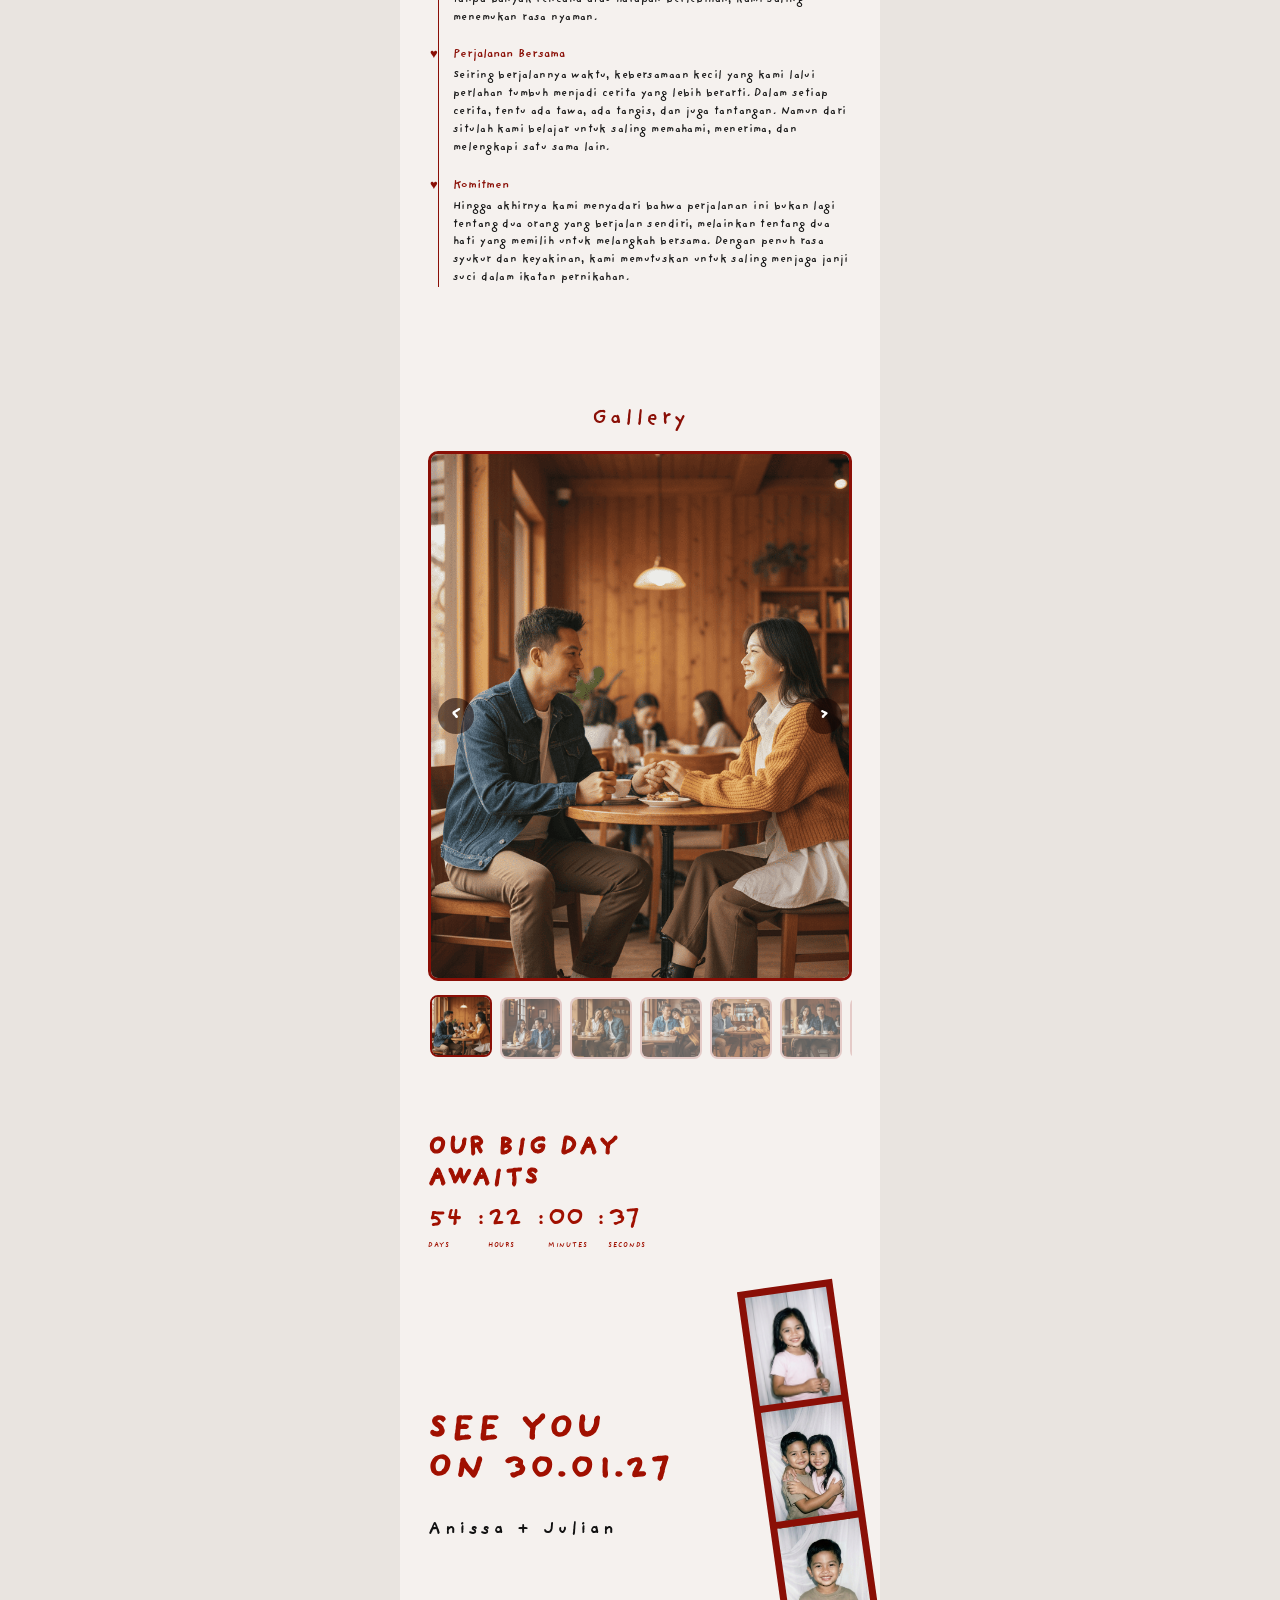
